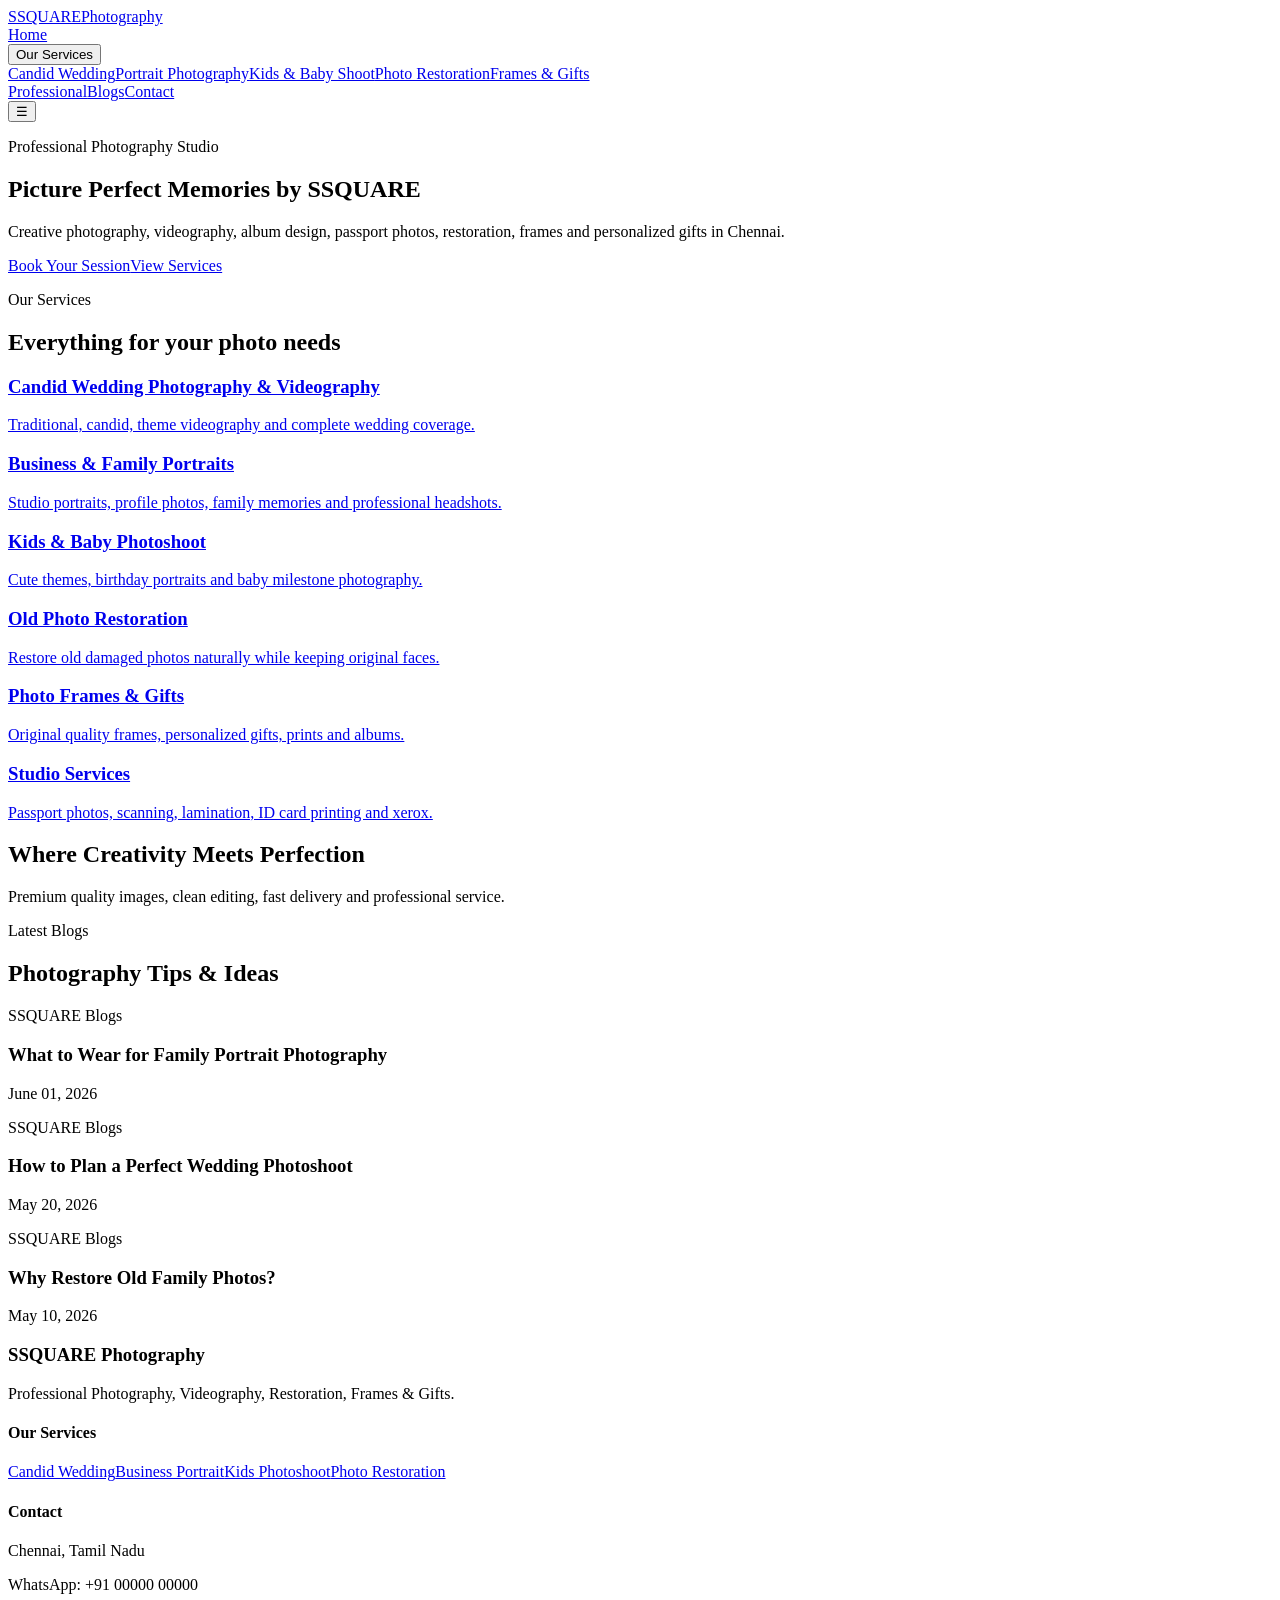
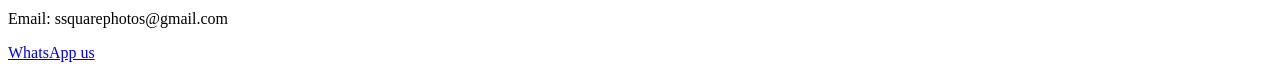
==== index.html @ fddf0af1 "Add files via upload" ====
<!DOCTYPE html><html lang="en"><head><meta charset="UTF-8"><meta name="viewport" content="width=device-width, initial-scale=1.0"><title>SSQUARE Photography | Chennai Photo Studio</title><meta name="description" content="SSQUARE Photography Chennai - weddings, portraits, events, baby shoots, restoration, frames and gifts."><link rel="stylesheet" href="assets/style.css"><script src="assets/main.js" defer></script></head><body><header class="top"><a class="logo" href="index.html">SSQUARE<span>Photography</span></a><nav><a href="index.html">Home</a><div class="drop"><button>Our Services</button><div class="drop-menu"><a href="services/wedding.html">Candid Wedding</a><a href="services/portraits.html">Portrait Photography</a><a href="services/baby.html">Kids & Baby Shoot</a><a href="services/restoration.html">Photo Restoration</a><a href="services/frames.html">Frames & Gifts</a></div></div><a href="professional.html">Professional</a><a href="blog.html">Blogs</a><a href="contact.html" class="btn small">Contact</a></nav><button class="menu">☰</button></header><section class="hero"><div><p class="eyebrow">Professional Photography Studio</p><h1>Picture Perfect Memories by SSQUARE</h1><p>Creative photography, videography, album design, passport photos, restoration, frames and personalized gifts in Chennai.</p><a class="btn" href="contact.html">Book Your Session</a><a class="btn ghost" href="services.html">View Services</a></div></section><section class="section"><p class="eyebrow">Our Services</p><h2>Everything for your photo needs</h2><div class="cards"><a class="card" href="services/wedding.html"><div class="thumb t1"></div><h3>Candid Wedding Photography & Videography</h3><p>Traditional, candid, theme videography and complete wedding coverage.</p></a><a class="card" href="services/portraits.html"><div class="thumb t2"></div><h3>Business & Family Portraits</h3><p>Studio portraits, profile photos, family memories and professional headshots.</p></a><a class="card" href="services/baby.html"><div class="thumb t3"></div><h3>Kids & Baby Photoshoot</h3><p>Cute themes, birthday portraits and baby milestone photography.</p></a><a class="card" href="services/restoration.html"><div class="thumb t4"></div><h3>Old Photo Restoration</h3><p>Restore old damaged photos naturally while keeping original faces.</p></a><a class="card" href="services/frames.html"><div class="thumb t5"></div><h3>Photo Frames & Gifts</h3><p>Original quality frames, personalized gifts, prints and albums.</p></a><a class="card" href="services.html"><div class="thumb t6"></div><h3>Studio Services</h3><p>Passport photos, scanning, lamination, ID card printing and xerox.</p></a></div></section><section class="banner"><h2>Where Creativity Meets Perfection</h2><p>Premium quality images, clean editing, fast delivery and professional service.</p></section><section class="section"><p class="eyebrow">Latest Blogs</p><h2>Photography Tips & Ideas</h2><div class="blog-grid"><article><div class="thumb t2"></div><p>SSQUARE Blogs</p><h3>What to Wear for Family Portrait Photography</h3><span>June 01, 2026</span></article><article><div class="thumb t1"></div><p>SSQUARE Blogs</p><h3>How to Plan a Perfect Wedding Photoshoot</h3><span>May 20, 2026</span></article><article><div class="thumb t4"></div><p>SSQUARE Blogs</p><h3>Why Restore Old Family Photos?</h3><span>May 10, 2026</span></article></div></section><footer><div><h3>SSQUARE Photography</h3><p>Professional Photography, Videography, Restoration, Frames & Gifts.</p></div><div><h4>Our Services</h4><a href="services/wedding.html">Candid Wedding</a><a href="services/portraits.html">Business Portrait</a><a href="services/baby.html">Kids Photoshoot</a><a href="services/restoration.html">Photo Restoration</a></div><div><h4>Contact</h4><p>Chennai, Tamil Nadu</p><p>WhatsApp: +91 00000 00000</p><p>Email: ssquarephotos@gmail.com</p></div></footer><a class="wa" href="https://wa.me/910000000000">WhatsApp us</a></body></html>
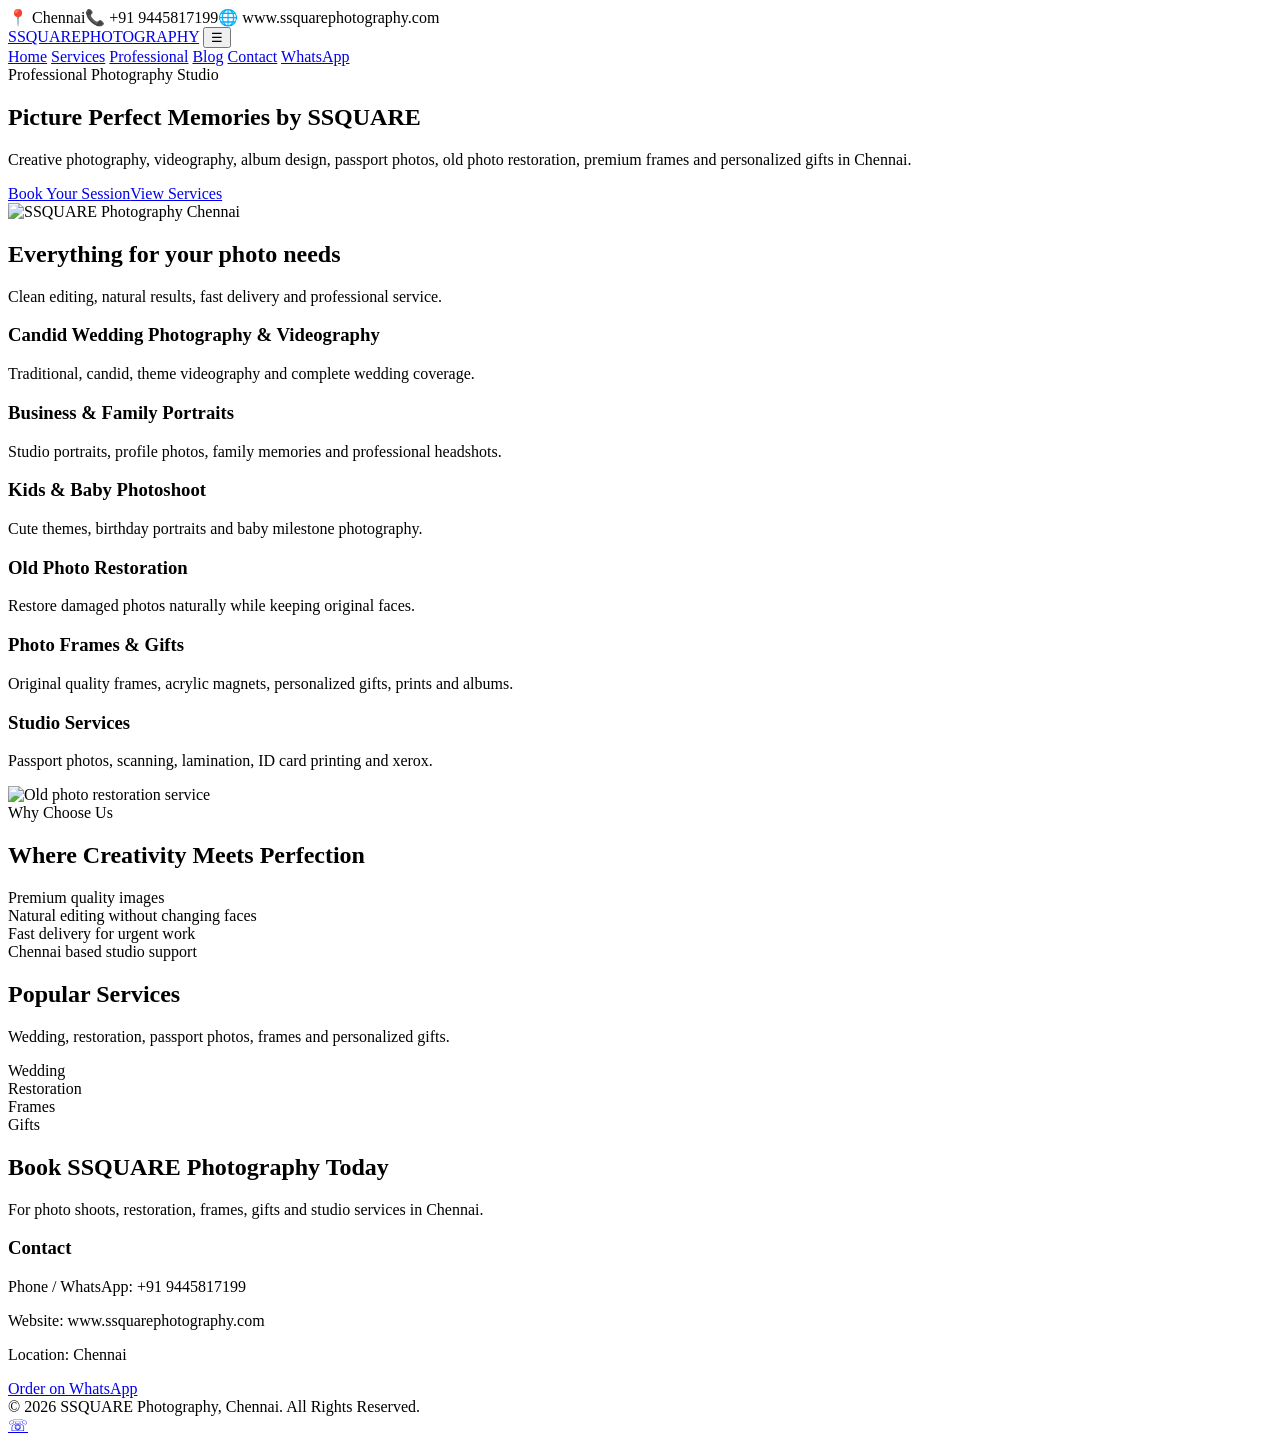
==== commit eba46aa5: "Add files via upload" ====
--- a/index.html
+++ b/index.html
@@ -1 +1,63 @@
-<!DOCTYPE html><html lang="en"><head><meta charset="UTF-8"><meta name="viewport" content="width=device-width, initial-scale=1.0"><title>SSQUARE Photography | Chennai Photo Studio</title><meta name="description" content="SSQUARE Photography Chennai - weddings, portraits, events, baby shoots, restoration, frames and gifts."><link rel="stylesheet" href="assets/style.css"><script src="assets/main.js" defer></script></head><body><header class="top"><a class="logo" href="index.html">SSQUARE<span>Photography</span></a><nav><a href="index.html">Home</a><div class="drop"><button>Our Services</button><div class="drop-menu"><a href="services/wedding.html">Candid Wedding</a><a href="services/portraits.html">Portrait Photography</a><a href="services/baby.html">Kids & Baby Shoot</a><a href="services/restoration.html">Photo Restoration</a><a href="services/frames.html">Frames & Gifts</a></div></div><a href="professional.html">Professional</a><a href="blog.html">Blogs</a><a href="contact.html" class="btn small">Contact</a></nav><button class="menu">☰</button></header><section class="hero"><div><p class="eyebrow">Professional Photography Studio</p><h1>Picture Perfect Memories by SSQUARE</h1><p>Creative photography, videography, album design, passport photos, restoration, frames and personalized gifts in Chennai.</p><a class="btn" href="contact.html">Book Your Session</a><a class="btn ghost" href="services.html">View Services</a></div></section><section class="section"><p class="eyebrow">Our Services</p><h2>Everything for your photo needs</h2><div class="cards"><a class="card" href="services/wedding.html"><div class="thumb t1"></div><h3>Candid Wedding Photography & Videography</h3><p>Traditional, candid, theme videography and complete wedding coverage.</p></a><a class="card" href="services/portraits.html"><div class="thumb t2"></div><h3>Business & Family Portraits</h3><p>Studio portraits, profile photos, family memories and professional headshots.</p></a><a class="card" href="services/baby.html"><div class="thumb t3"></div><h3>Kids & Baby Photoshoot</h3><p>Cute themes, birthday portraits and baby milestone photography.</p></a><a class="card" href="services/restoration.html"><div class="thumb t4"></div><h3>Old Photo Restoration</h3><p>Restore old damaged photos naturally while keeping original faces.</p></a><a class="card" href="services/frames.html"><div class="thumb t5"></div><h3>Photo Frames & Gifts</h3><p>Original quality frames, personalized gifts, prints and albums.</p></a><a class="card" href="services.html"><div class="thumb t6"></div><h3>Studio Services</h3><p>Passport photos, scanning, lamination, ID card printing and xerox.</p></a></div></section><section class="banner"><h2>Where Creativity Meets Perfection</h2><p>Premium quality images, clean editing, fast delivery and professional service.</p></section><section class="section"><p class="eyebrow">Latest Blogs</p><h2>Photography Tips & Ideas</h2><div class="blog-grid"><article><div class="thumb t2"></div><p>SSQUARE Blogs</p><h3>What to Wear for Family Portrait Photography</h3><span>June 01, 2026</span></article><article><div class="thumb t1"></div><p>SSQUARE Blogs</p><h3>How to Plan a Perfect Wedding Photoshoot</h3><span>May 20, 2026</span></article><article><div class="thumb t4"></div><p>SSQUARE Blogs</p><h3>Why Restore Old Family Photos?</h3><span>May 10, 2026</span></article></div></section><footer><div><h3>SSQUARE Photography</h3><p>Professional Photography, Videography, Restoration, Frames & Gifts.</p></div><div><h4>Our Services</h4><a href="services/wedding.html">Candid Wedding</a><a href="services/portraits.html">Business Portrait</a><a href="services/baby.html">Kids Photoshoot</a><a href="services/restoration.html">Photo Restoration</a></div><div><h4>Contact</h4><p>Chennai, Tamil Nadu</p><p>WhatsApp: +91 00000 00000</p><p>Email: ssquarephotos@gmail.com</p></div></footer><a class="wa" href="https://wa.me/910000000000">WhatsApp us</a></body></html>
+<!doctype html>
+<html lang="en">
+<head>
+<meta charset="utf-8">
+<meta name="viewport" content="width=device-width, initial-scale=1">
+<title>SSQUARE Photography Chennai | Wedding, Restoration, Frames & Gifts</title>
+<meta name="description" content="Creative photography, videography, album design, passport photos, old photo restoration, frames and personalized gifts in Chennai.">
+<link rel="canonical" href="https://www.ssquarephotography.com/">
+<link rel="stylesheet" href="assets/style.css">
+<script src="assets/main.js" defer></script>
+</head>
+<body>
+<div class="topbar"><div class="container"><span>📍 Chennai</span><span>📞 +91 9445817199</span><span>🌐 www.ssquarephotography.com</span></div></div>
+<header class="header"><div class="container nav">
+<a class="logo" href="index.html">SSQUARE<span>PHOTOGRAPHY</span></a>
+<button class="mobile">☰</button>
+<nav class="menu">
+<a href="index.html">Home</a>
+<a href="services.html">Services</a>
+<a href="professional.html">Professional</a>
+<a href="blog.html">Blog</a>
+<a href="contact.html">Contact</a>
+<a class="btn dark" href="https://wa.me/919445817199">WhatsApp</a>
+</nav>
+</div></header>
+
+<main>
+<section class="hero"><div class="container hero-grid">
+<div><div class="eyebrow">Professional Photography Studio</div>
+<h1>Picture Perfect Memories by SSQUARE</h1>
+<p>Creative photography, videography, album design, passport photos, old photo restoration, premium frames and personalized gifts in Chennai.</p>
+<div class="actions"><a class="btn" href="contact.html">Book Your Session</a><a class="btn dark" href="services.html">View Services</a></div>
+</div>
+<div class="hero-card"><img src="images/hero.svg" alt="SSQUARE Photography Chennai"></div>
+</div></section>
+<section id="services"><div class="container">
+<div class="section-title"><h2>Everything for your photo needs</h2><p>Clean editing, natural results, fast delivery and professional service.</p></div>
+<div class="cards">
+<div class="card"><h3>Candid Wedding Photography & Videography</h3><p>Traditional, candid, theme videography and complete wedding coverage.</p></div>
+<div class="card"><h3>Business & Family Portraits</h3><p>Studio portraits, profile photos, family memories and professional headshots.</p></div>
+<div class="card"><h3>Kids & Baby Photoshoot</h3><p>Cute themes, birthday portraits and baby milestone photography.</p></div>
+<div class="card"><h3>Old Photo Restoration</h3><p>Restore damaged photos naturally while keeping original faces.</p></div>
+<div class="card"><h3>Photo Frames & Gifts</h3><p>Original quality frames, acrylic magnets, personalized gifts, prints and albums.</p></div>
+<div class="card"><h3>Studio Services</h3><p>Passport photos, scanning, lamination, ID card printing and xerox.</p></div>
+</div></div></section>
+<section class="feature"><div class="container feature-grid">
+<img src="images/restoration.svg" alt="Old photo restoration service">
+<div><div class="eyebrow">Why Choose Us</div><h2>Where Creativity Meets Perfection</h2>
+<div class="list"><div>Premium quality images</div><div>Natural editing without changing faces</div><div>Fast delivery for urgent work</div><div>Chennai based studio support</div></div>
+</div></div></section>
+<section><div class="container">
+<div class="section-title"><h2>Popular Services</h2><p>Wedding, restoration, passport photos, frames and personalized gifts.</p></div>
+<div class="gallery"><div class="shot">Wedding</div><div class="shot">Restoration</div><div class="shot">Frames</div><div class="shot">Gifts</div></div>
+</div></section>
+<section class="contact"><div class="container contact-grid">
+<div><h2>Book SSQUARE Photography Today</h2><p>For photo shoots, restoration, frames, gifts and studio services in Chennai.</p></div>
+<div class="card"><h3>Contact</h3><p>Phone / WhatsApp: +91 9445817199</p><p>Website: www.ssquarephotography.com</p><p>Location: Chennai</p><a class="btn" href="https://wa.me/919445817199">Order on WhatsApp</a></div>
+</div></section>
+</main>
+
+<footer class="footer">© 2026 SSQUARE Photography, Chennai. All Rights Reserved.</footer>
+<a class="whatsapp" href="https://wa.me/919445817199" aria-label="WhatsApp">☏</a>
+</body></html>
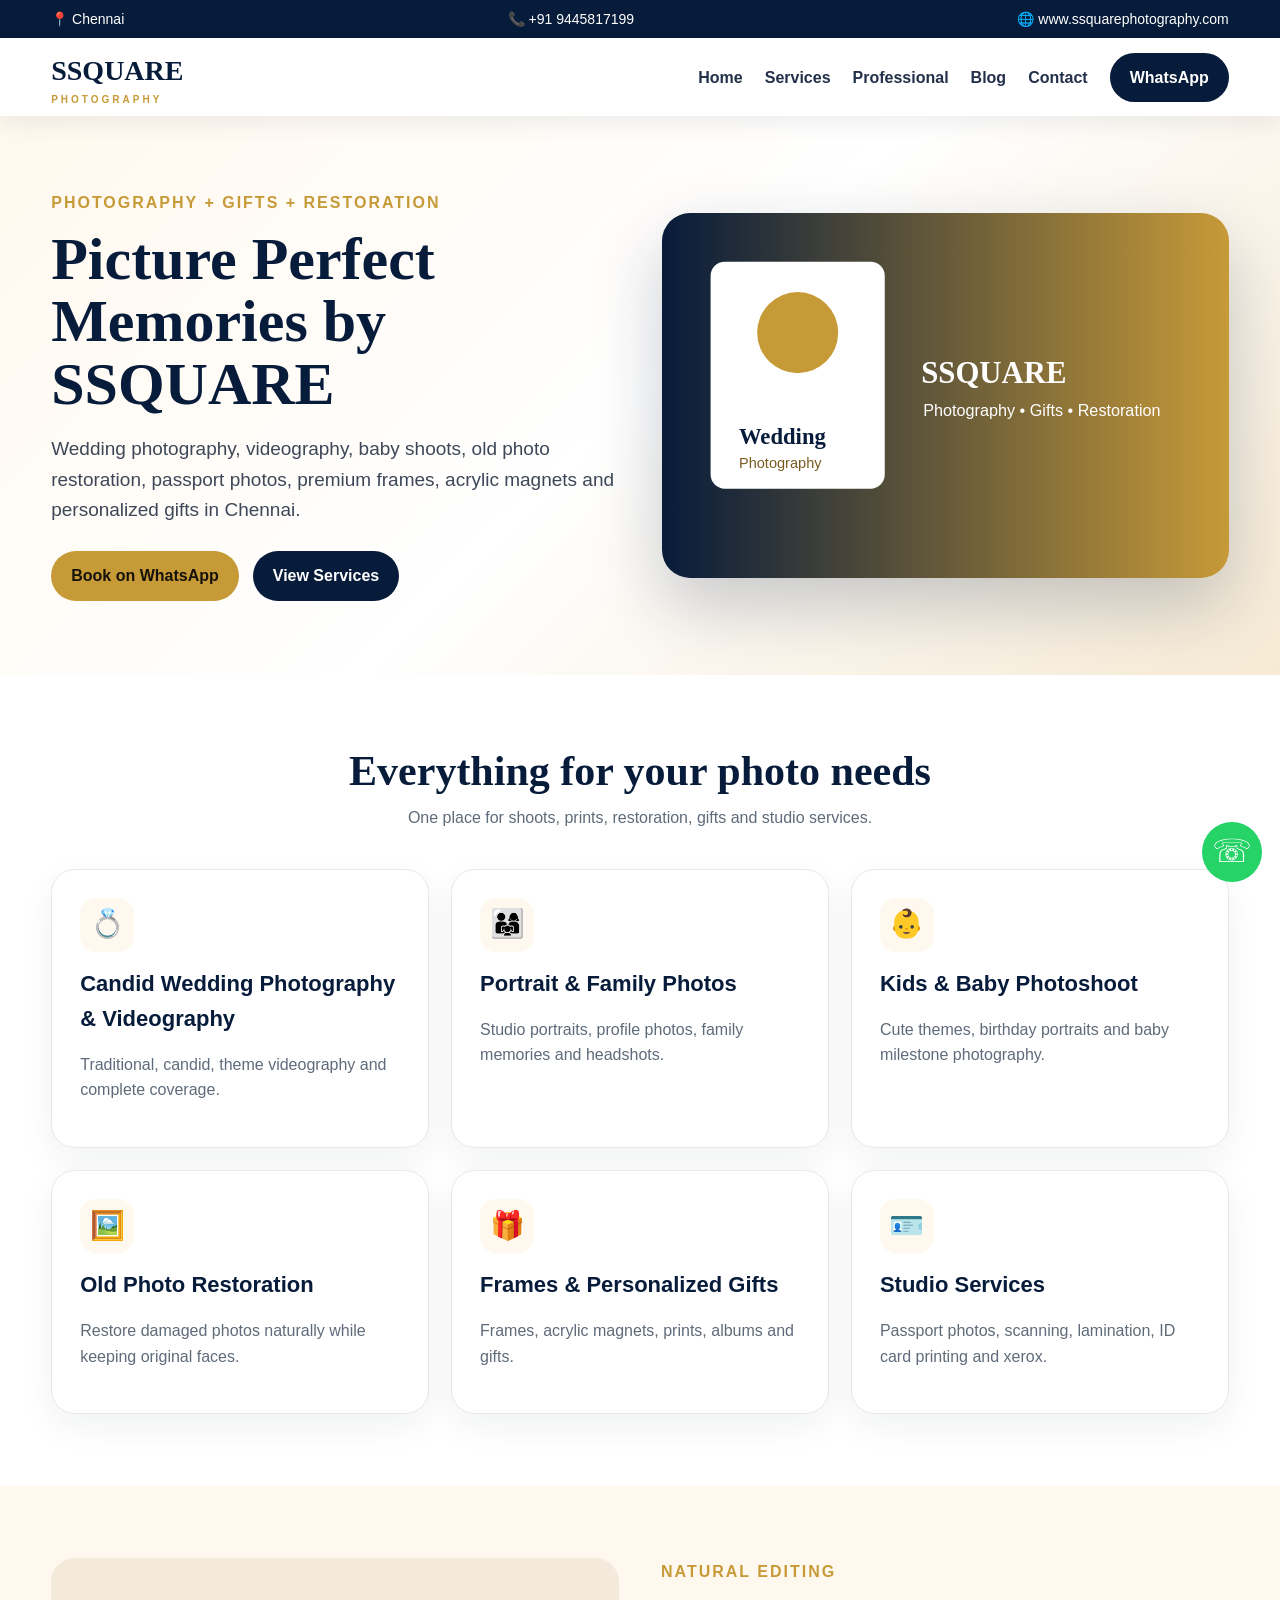
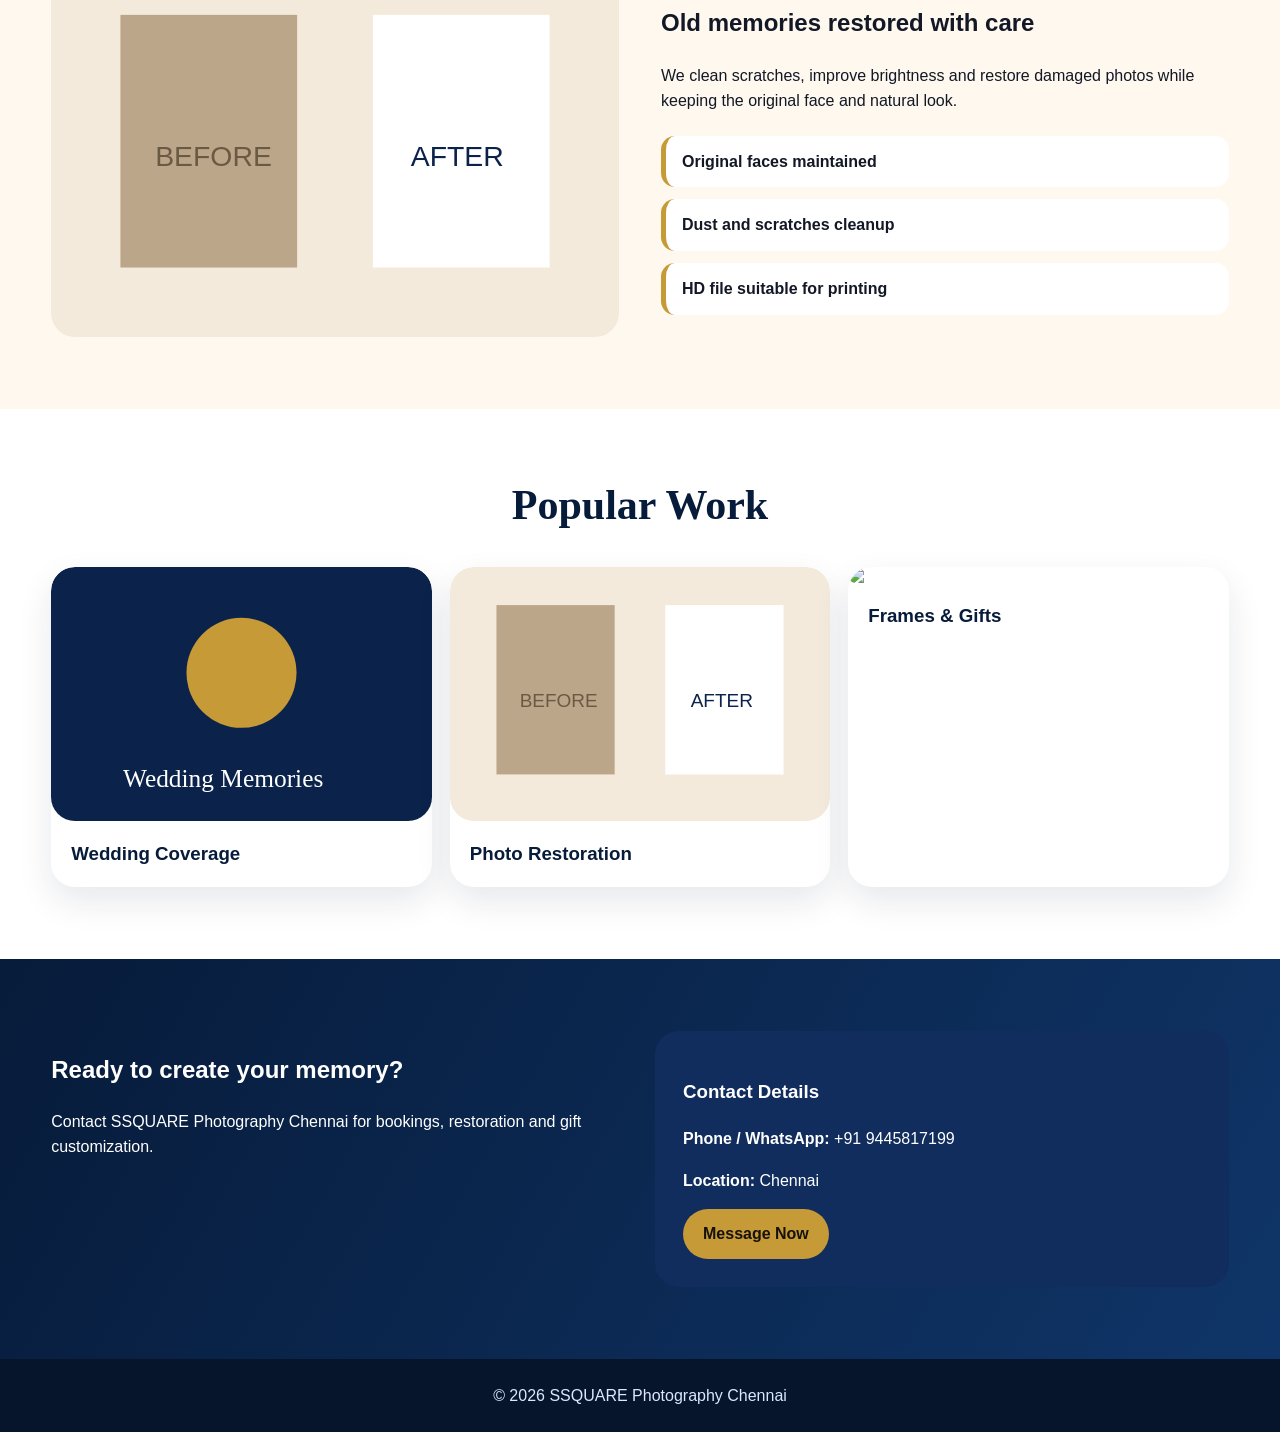
==== commit 8a258880: "Upload Option B Professional Website" ====
--- a/index.html
+++ b/index.html
@@ -1,63 +1,6 @@
-<!doctype html>
-<html lang="en">
-<head>
-<meta charset="utf-8">
-<meta name="viewport" content="width=device-width, initial-scale=1">
-<title>SSQUARE Photography Chennai | Wedding, Restoration, Frames & Gifts</title>
-<meta name="description" content="Creative photography, videography, album design, passport photos, old photo restoration, frames and personalized gifts in Chennai.">
-<link rel="canonical" href="https://www.ssquarephotography.com/">
-<link rel="stylesheet" href="assets/style.css">
-<script src="assets/main.js" defer></script>
-</head>
-<body>
-<div class="topbar"><div class="container"><span>📍 Chennai</span><span>📞 +91 9445817199</span><span>🌐 www.ssquarephotography.com</span></div></div>
-<header class="header"><div class="container nav">
-<a class="logo" href="index.html">SSQUARE<span>PHOTOGRAPHY</span></a>
-<button class="mobile">☰</button>
-<nav class="menu">
-<a href="index.html">Home</a>
-<a href="services.html">Services</a>
-<a href="professional.html">Professional</a>
-<a href="blog.html">Blog</a>
-<a href="contact.html">Contact</a>
-<a class="btn dark" href="https://wa.me/919445817199">WhatsApp</a>
-</nav>
-</div></header>
-
-<main>
-<section class="hero"><div class="container hero-grid">
-<div><div class="eyebrow">Professional Photography Studio</div>
-<h1>Picture Perfect Memories by SSQUARE</h1>
-<p>Creative photography, videography, album design, passport photos, old photo restoration, premium frames and personalized gifts in Chennai.</p>
-<div class="actions"><a class="btn" href="contact.html">Book Your Session</a><a class="btn dark" href="services.html">View Services</a></div>
-</div>
-<div class="hero-card"><img src="images/hero.svg" alt="SSQUARE Photography Chennai"></div>
-</div></section>
-<section id="services"><div class="container">
-<div class="section-title"><h2>Everything for your photo needs</h2><p>Clean editing, natural results, fast delivery and professional service.</p></div>
-<div class="cards">
-<div class="card"><h3>Candid Wedding Photography & Videography</h3><p>Traditional, candid, theme videography and complete wedding coverage.</p></div>
-<div class="card"><h3>Business & Family Portraits</h3><p>Studio portraits, profile photos, family memories and professional headshots.</p></div>
-<div class="card"><h3>Kids & Baby Photoshoot</h3><p>Cute themes, birthday portraits and baby milestone photography.</p></div>
-<div class="card"><h3>Old Photo Restoration</h3><p>Restore damaged photos naturally while keeping original faces.</p></div>
-<div class="card"><h3>Photo Frames & Gifts</h3><p>Original quality frames, acrylic magnets, personalized gifts, prints and albums.</p></div>
-<div class="card"><h3>Studio Services</h3><p>Passport photos, scanning, lamination, ID card printing and xerox.</p></div>
-</div></div></section>
-<section class="feature"><div class="container feature-grid">
-<img src="images/restoration.svg" alt="Old photo restoration service">
-<div><div class="eyebrow">Why Choose Us</div><h2>Where Creativity Meets Perfection</h2>
-<div class="list"><div>Premium quality images</div><div>Natural editing without changing faces</div><div>Fast delivery for urgent work</div><div>Chennai based studio support</div></div>
-</div></div></section>
-<section><div class="container">
-<div class="section-title"><h2>Popular Services</h2><p>Wedding, restoration, passport photos, frames and personalized gifts.</p></div>
-<div class="gallery"><div class="shot">Wedding</div><div class="shot">Restoration</div><div class="shot">Frames</div><div class="shot">Gifts</div></div>
-</div></section>
-<section class="contact"><div class="container contact-grid">
-<div><h2>Book SSQUARE Photography Today</h2><p>For photo shoots, restoration, frames, gifts and studio services in Chennai.</p></div>
-<div class="card"><h3>Contact</h3><p>Phone / WhatsApp: +91 9445817199</p><p>Website: www.ssquarephotography.com</p><p>Location: Chennai</p><a class="btn" href="https://wa.me/919445817199">Order on WhatsApp</a></div>
-</div></section>
-</main>
-
-<footer class="footer">© 2026 SSQUARE Photography, Chennai. All Rights Reserved.</footer>
-<a class="whatsapp" href="https://wa.me/919445817199" aria-label="WhatsApp">☏</a>
-</body></html>
+<!doctype html><html lang="en"><head><meta charset="utf-8"><meta name="viewport" content="width=device-width,initial-scale=1"><title>SSQUARE Photography Chennai | Wedding, Restoration, Frames & Gifts</title><meta name="description" content="Photography, restoration, frames, gifts and studio services in Chennai."><link rel="stylesheet" href="assets/style.css"><script src="assets/main.js" defer></script></head><body><div class="topbar"><div class="container"><span>📍 Chennai</span><span>📞 +91 9445817199</span><span>🌐 www.ssquarephotography.com</span></div></div><header class="header"><div class="container nav"><a class="logo" href="index.html">SSQUARE<small>PHOTOGRAPHY</small></a><button class="hamb">☰</button><nav class="menu"><a href="index.html">Home</a><a href="services.html">Services</a><a href="professional.html">Professional</a><a href="blog.html">Blog</a><a href="contact.html">Contact</a><a class="btn dark" href="https://wa.me/919445817199">WhatsApp</a></nav></div></header>
+<main><section class="hero"><div class="container hero-grid"><div><div class="eyebrow">Photography + Gifts + Restoration</div><h1>Picture Perfect Memories by SSQUARE</h1><p>Wedding photography, videography, baby shoots, old photo restoration, passport photos, premium frames, acrylic magnets and personalized gifts in Chennai.</p><div class="actions"><a class="btn" href="https://wa.me/919445817199">Book on WhatsApp</a><a class="btn dark" href="services.html">View Services</a></div></div><div class="hero-img"><img src="images/hero.svg" alt="SSQUARE Photography Chennai"></div></div></section>
+<section><div class="container"><div class="section-title"><h2>Everything for your photo needs</h2><p>One place for shoots, prints, restoration, gifts and studio services.</p></div><div class="cards"><div class="card"><div class="icon">💍</div><h3>Candid Wedding Photography & Videography</h3><p>Traditional, candid, theme videography and complete coverage.</p></div><div class="card"><div class="icon">👨‍👩‍👧</div><h3>Portrait & Family Photos</h3><p>Studio portraits, profile photos, family memories and headshots.</p></div><div class="card"><div class="icon">👶</div><h3>Kids & Baby Photoshoot</h3><p>Cute themes, birthday portraits and baby milestone photography.</p></div><div class="card"><div class="icon">🖼️</div><h3>Old Photo Restoration</h3><p>Restore damaged photos naturally while keeping original faces.</p></div><div class="card"><div class="icon">🎁</div><h3>Frames & Personalized Gifts</h3><p>Frames, acrylic magnets, prints, albums and gifts.</p></div><div class="card"><div class="icon">🪪</div><h3>Studio Services</h3><p>Passport photos, scanning, lamination, ID card printing and xerox.</p></div></div></div></section>
+<section class="feature"><div class="container feature-grid"><img src="images/restoration.svg"><div><div class="eyebrow">Natural Editing</div><h2>Old memories restored with care</h2><p>We clean scratches, improve brightness and restore damaged photos while keeping the original face and natural look.</p><div class="ticks"><div>Original faces maintained</div><div>Dust and scratches cleanup</div><div>HD file suitable for printing</div></div></div></div></section>
+<section><div class="container"><div class="section-title"><h2>Popular Work</h2></div><div class="gallery"><div class="gallery-card"><img src="images/wedding.svg"><h3>Wedding Coverage</h3></div><div class="gallery-card"><img src="images/restoration.svg"><h3>Photo Restoration</h3></div><div class="gallery-card"><img src="images/gifts.svg"><h3>Frames & Gifts</h3></div></div></div></section>
+<section class="cta"><div class="container contact-grid"><div><h2>Ready to create your memory?</h2><p>Contact SSQUARE Photography Chennai for bookings, restoration and gift customization.</p></div><div class="contact-box"><h3>Contact Details</h3><p><b>Phone / WhatsApp:</b> +91 9445817199</p><p><b>Location:</b> Chennai</p><a class="btn" href="https://wa.me/919445817199">Message Now</a></div></div></section></main><footer class="footer">© 2026 SSQUARE Photography Chennai</footer><a class="whatsapp" href="https://wa.me/919445817199">☏</a></body></html>
--- a/assets/style.css
+++ b/assets/style.css
@@ -0,0 +1,3 @@
+:root{--navy:#071b3a;--gold:#c79a38;--cream:#fff8ee;--ink:#121826;--muted:#5f6b7a;--line:#e8e8e8}
+*{box-sizing:border-box}body{margin:0;font-family:Arial,sans-serif;color:var(--ink);line-height:1.6}a{text-decoration:none;color:inherit}img{max-width:100%;display:block}.container{width:min(1180px,92%);margin:auto}.topbar{background:var(--navy);color:#fff;padding:8px 0;font-size:14px}.topbar .container{display:flex;justify-content:space-between;gap:16px;flex-wrap:wrap}.header{background:#fff;position:sticky;top:0;z-index:20;box-shadow:0 6px 22px rgba(7,27,58,.08)}.nav{height:78px;display:flex;align-items:center;justify-content:space-between}.logo{font-family:Georgia,serif;color:var(--navy);font-size:28px;font-weight:800}.logo small{display:block;font:700 10px Arial;letter-spacing:3px;color:var(--gold)}.menu{display:flex;gap:22px;align-items:center}.menu a{font-weight:800;color:#23304a}.btn{display:inline-flex;border-radius:999px;padding:12px 20px;background:var(--gold);color:#16120a;font-weight:900}.btn.dark{background:var(--navy);color:#fff}.hamb{display:none;border:0;background:var(--navy);color:#fff;border-radius:8px;padding:9px 12px}.hero{background:linear-gradient(135deg,#fff8ee,#fff,#f6ead4);padding:74px 0}.hero-grid{display:grid;grid-template-columns:1fr 1fr;gap:44px;align-items:center}.eyebrow{text-transform:uppercase;letter-spacing:2px;color:var(--gold);font-weight:900}.hero h1{font:800 60px/1.04 Georgia,serif;color:var(--navy);margin:12px 0}.hero p{font-size:19px;color:#3d4758}.hero-img{border-radius:28px;overflow:hidden;box-shadow:0 28px 70px rgba(7,27,58,.22)}.actions{display:flex;gap:14px;flex-wrap:wrap;margin-top:26px}section{padding:72px 0}.section-title{text-align:center;margin-bottom:38px}.section-title h2{font:800 42px Georgia,serif;color:var(--navy);margin:0 0 10px}.section-title p{color:var(--muted);margin:0}.cards{display:grid;grid-template-columns:repeat(3,1fr);gap:22px}.card{background:#fff;border:1px solid var(--line);border-radius:24px;padding:28px;box-shadow:0 12px 35px rgba(7,27,58,.06)}.icon{width:54px;height:54px;border-radius:16px;background:var(--cream);display:grid;place-items:center;font-size:28px;margin-bottom:14px}.card h3{margin:0 0 10px;color:var(--navy);font-size:22px}.card p{color:var(--muted)}.feature{background:var(--cream)}.feature-grid{display:grid;grid-template-columns:1fr 1fr;gap:42px;align-items:center}.feature img,.gallery-card img{border-radius:24px}.ticks{display:grid;gap:12px;margin:22px 0}.ticks div{background:#fff;border-left:5px solid var(--gold);border-radius:14px;padding:13px 16px;font-weight:800}.gallery{display:grid;grid-template-columns:repeat(3,1fr);gap:18px}.gallery-card{border-radius:24px;overflow:hidden;background:#fff;box-shadow:0 14px 34px rgba(7,27,58,.10)}.gallery-card h3{padding:18px 20px;margin:0;color:var(--navy)}.cta{background:linear-gradient(120deg,var(--navy),#0f3568);color:#fff}.contact-grid{display:grid;grid-template-columns:1fr 1fr;gap:30px}.contact-box{background:#102d5e;border-radius:24px;padding:28px}.footer{background:#06142c;color:#dce6ff;text-align:center;padding:24px}.whatsapp{position:fixed;right:18px;bottom:18px;width:60px;height:60px;border-radius:50%;background:#25D366;color:#fff;display:grid;place-items:center;font-size:32px;z-index:30}.page-hero{background:var(--cream);padding:58px 0}.page-hero h1{font:800 48px Georgia,serif;color:var(--navy);margin:0}.content{max-width:940px;margin:auto}.content h2{color:var(--navy);font:800 32px Georgia,serif}
+@media(max-width:900px){.hamb{display:block}.menu{display:none;position:absolute;left:0;right:0;top:78px;background:#fff;padding:18px 4%;box-shadow:0 14px 30px rgba(0,0,0,.12);flex-direction:column;align-items:flex-start}.menu.open{display:flex}.hero-grid,.feature-grid,.contact-grid{grid-template-columns:1fr}.hero h1{font-size:42px}.cards,.gallery{grid-template-columns:1fr}section,.hero{padding:48px 0}}
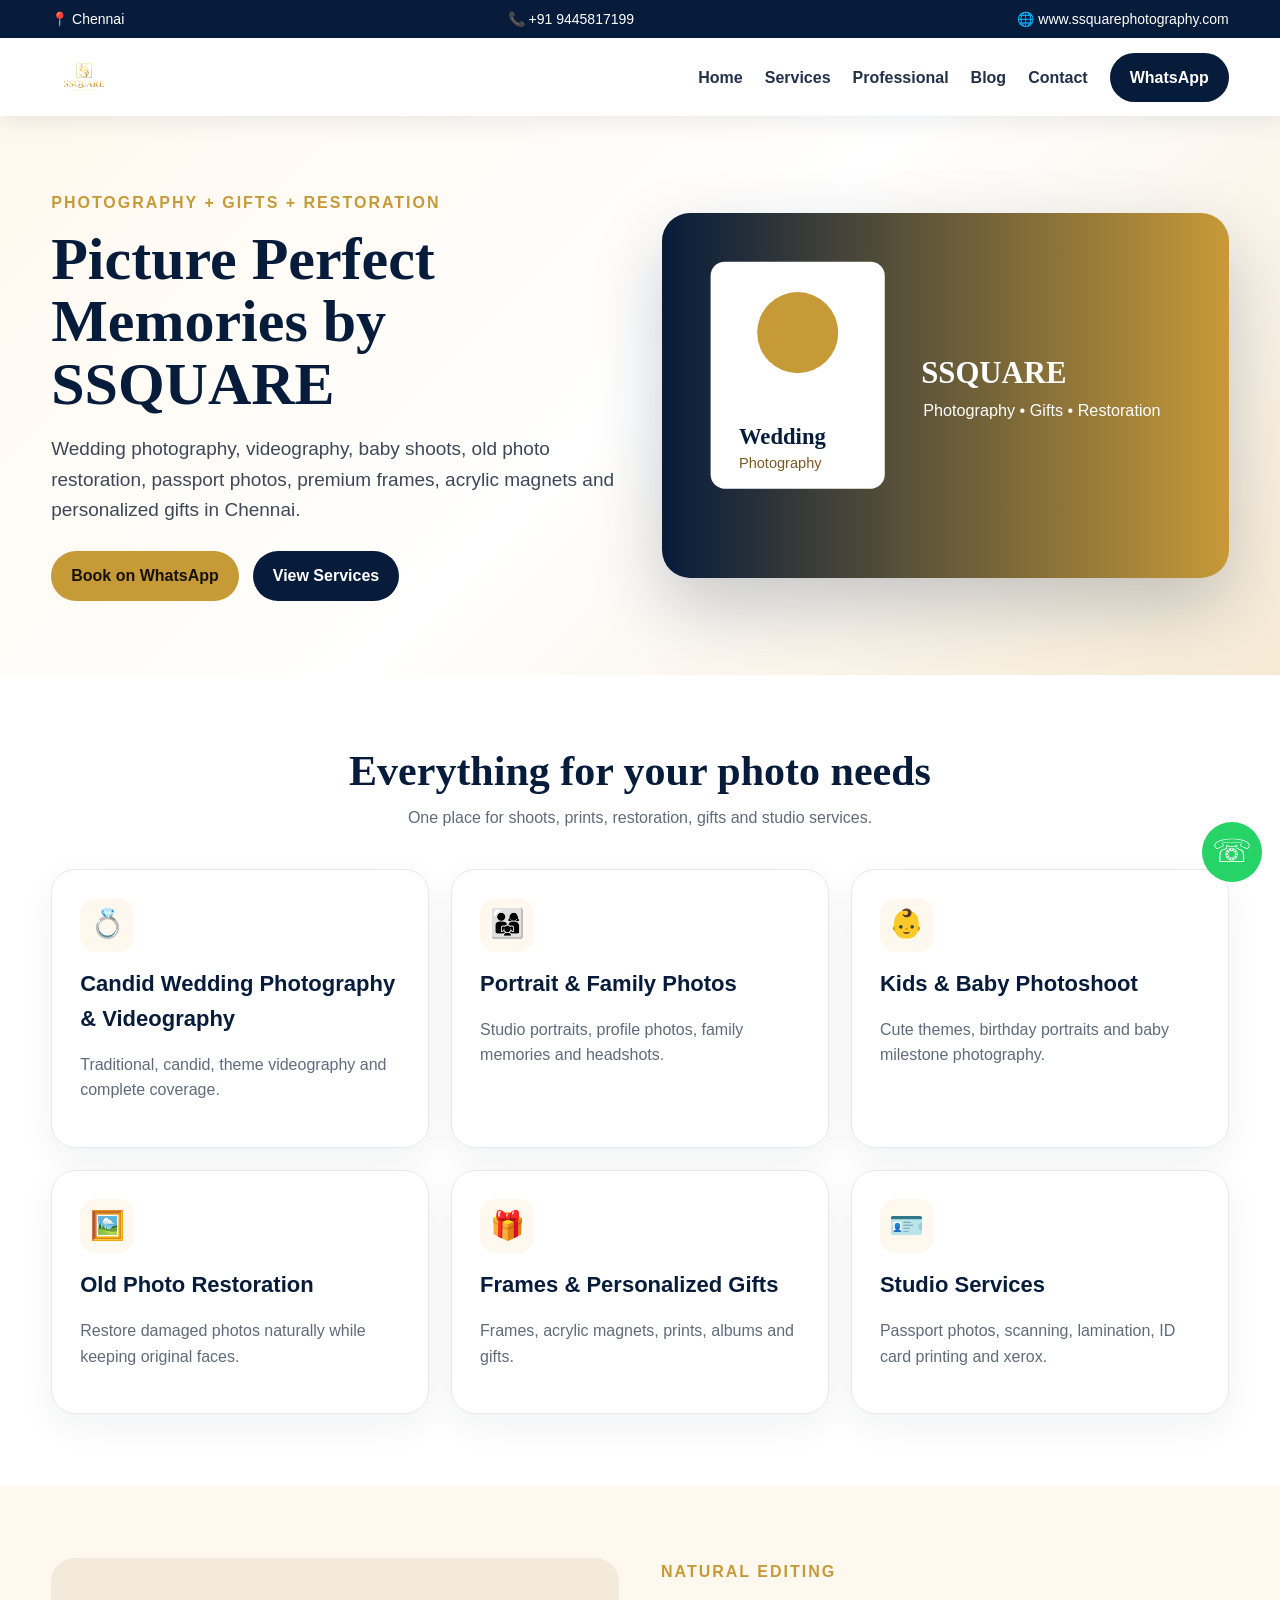
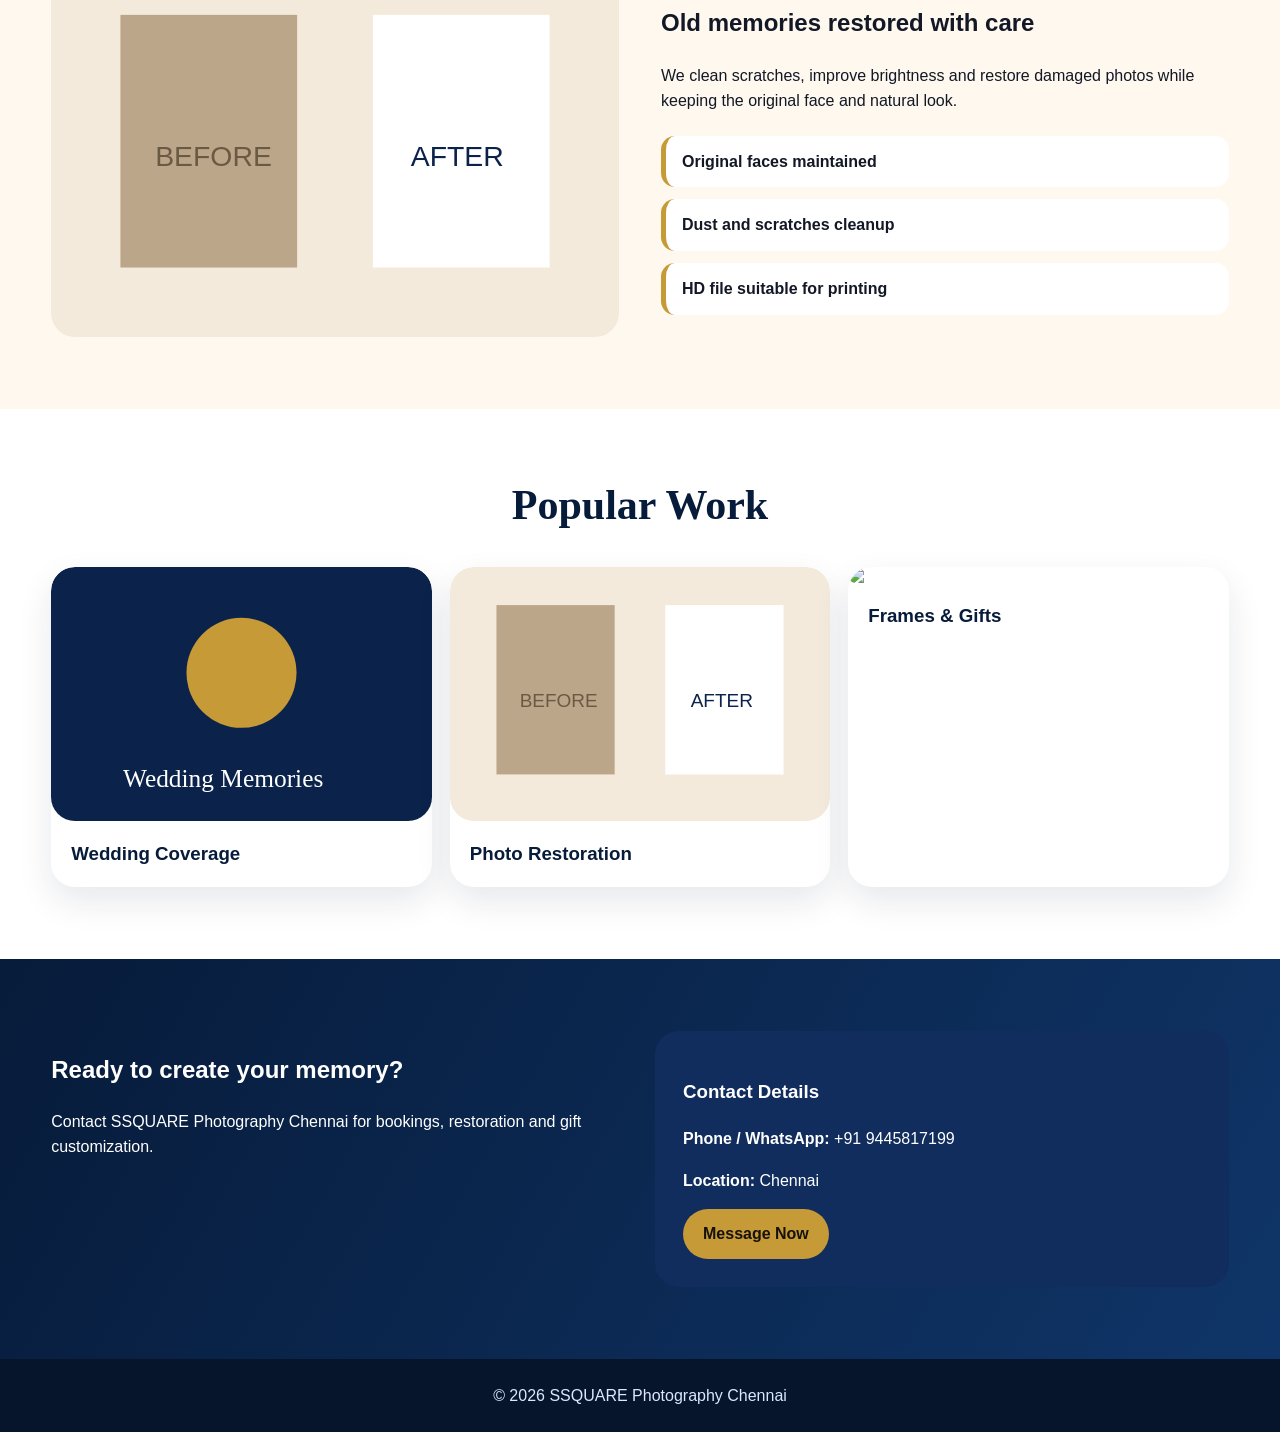
==== commit 981e028e: "Update index.html" ====
--- a/index.html
+++ b/index.html
@@ -1,4 +1,6 @@
-<!doctype html><html lang="en"><head><meta charset="utf-8"><meta name="viewport" content="width=device-width,initial-scale=1"><title>SSQUARE Photography Chennai | Wedding, Restoration, Frames & Gifts</title><meta name="description" content="Photography, restoration, frames, gifts and studio services in Chennai."><link rel="stylesheet" href="assets/style.css"><script src="assets/main.js" defer></script></head><body><div class="topbar"><div class="container"><span>📍 Chennai</span><span>📞 +91 9445817199</span><span>🌐 www.ssquarephotography.com</span></div></div><header class="header"><div class="container nav"><a class="logo" href="index.html">SSQUARE<small>PHOTOGRAPHY</small></a><button class="hamb">☰</button><nav class="menu"><a href="index.html">Home</a><a href="services.html">Services</a><a href="professional.html">Professional</a><a href="blog.html">Blog</a><a href="contact.html">Contact</a><a class="btn dark" href="https://wa.me/919445817199">WhatsApp</a></nav></div></header>
+<!doctype html><html lang="en"><head><meta charset="utf-8"><meta name="viewport" content="width=device-width,initial-scale=1"><title>SSQUARE Photography Chennai | Wedding, Restoration, Frames & Gifts</title><meta name="description" content="Photography, restoration, frames, gifts and studio services in Chennai."><link rel="stylesheet" href="assets/style.css"><script src="assets/main.js" defer></script></head><body><div class="topbar"><div class="container"><span>📍 Chennai</span><span>📞 +91 9445817199</span><span>🌐 www.ssquarephotography.com</span></div></div><header class="header"><div class="container nav"><a href="index.html">
+  <img src="images/logo.png" alt="SSQUARE Photography" style="height:65px;width:auto;">
+</a><button class="hamb">☰</button><nav class="menu"><a href="index.html">Home</a><a href="services.html">Services</a><a href="professional.html">Professional</a><a href="blog.html">Blog</a><a href="contact.html">Contact</a><a class="btn dark" href="https://wa.me/919445817199">WhatsApp</a></nav></div></header>
 <main><section class="hero"><div class="container hero-grid"><div><div class="eyebrow">Photography + Gifts + Restoration</div><h1>Picture Perfect Memories by SSQUARE</h1><p>Wedding photography, videography, baby shoots, old photo restoration, passport photos, premium frames, acrylic magnets and personalized gifts in Chennai.</p><div class="actions"><a class="btn" href="https://wa.me/919445817199">Book on WhatsApp</a><a class="btn dark" href="services.html">View Services</a></div></div><div class="hero-img"><img src="images/hero.svg" alt="SSQUARE Photography Chennai"></div></div></section>
 <section><div class="container"><div class="section-title"><h2>Everything for your photo needs</h2><p>One place for shoots, prints, restoration, gifts and studio services.</p></div><div class="cards"><div class="card"><div class="icon">💍</div><h3>Candid Wedding Photography & Videography</h3><p>Traditional, candid, theme videography and complete coverage.</p></div><div class="card"><div class="icon">👨‍👩‍👧</div><h3>Portrait & Family Photos</h3><p>Studio portraits, profile photos, family memories and headshots.</p></div><div class="card"><div class="icon">👶</div><h3>Kids & Baby Photoshoot</h3><p>Cute themes, birthday portraits and baby milestone photography.</p></div><div class="card"><div class="icon">🖼️</div><h3>Old Photo Restoration</h3><p>Restore damaged photos naturally while keeping original faces.</p></div><div class="card"><div class="icon">🎁</div><h3>Frames & Personalized Gifts</h3><p>Frames, acrylic magnets, prints, albums and gifts.</p></div><div class="card"><div class="icon">🪪</div><h3>Studio Services</h3><p>Passport photos, scanning, lamination, ID card printing and xerox.</p></div></div></div></section>
 <section class="feature"><div class="container feature-grid"><img src="images/restoration.svg"><div><div class="eyebrow">Natural Editing</div><h2>Old memories restored with care</h2><p>We clean scratches, improve brightness and restore damaged photos while keeping the original face and natural look.</p><div class="ticks"><div>Original faces maintained</div><div>Dust and scratches cleanup</div><div>HD file suitable for printing</div></div></div></div></section>
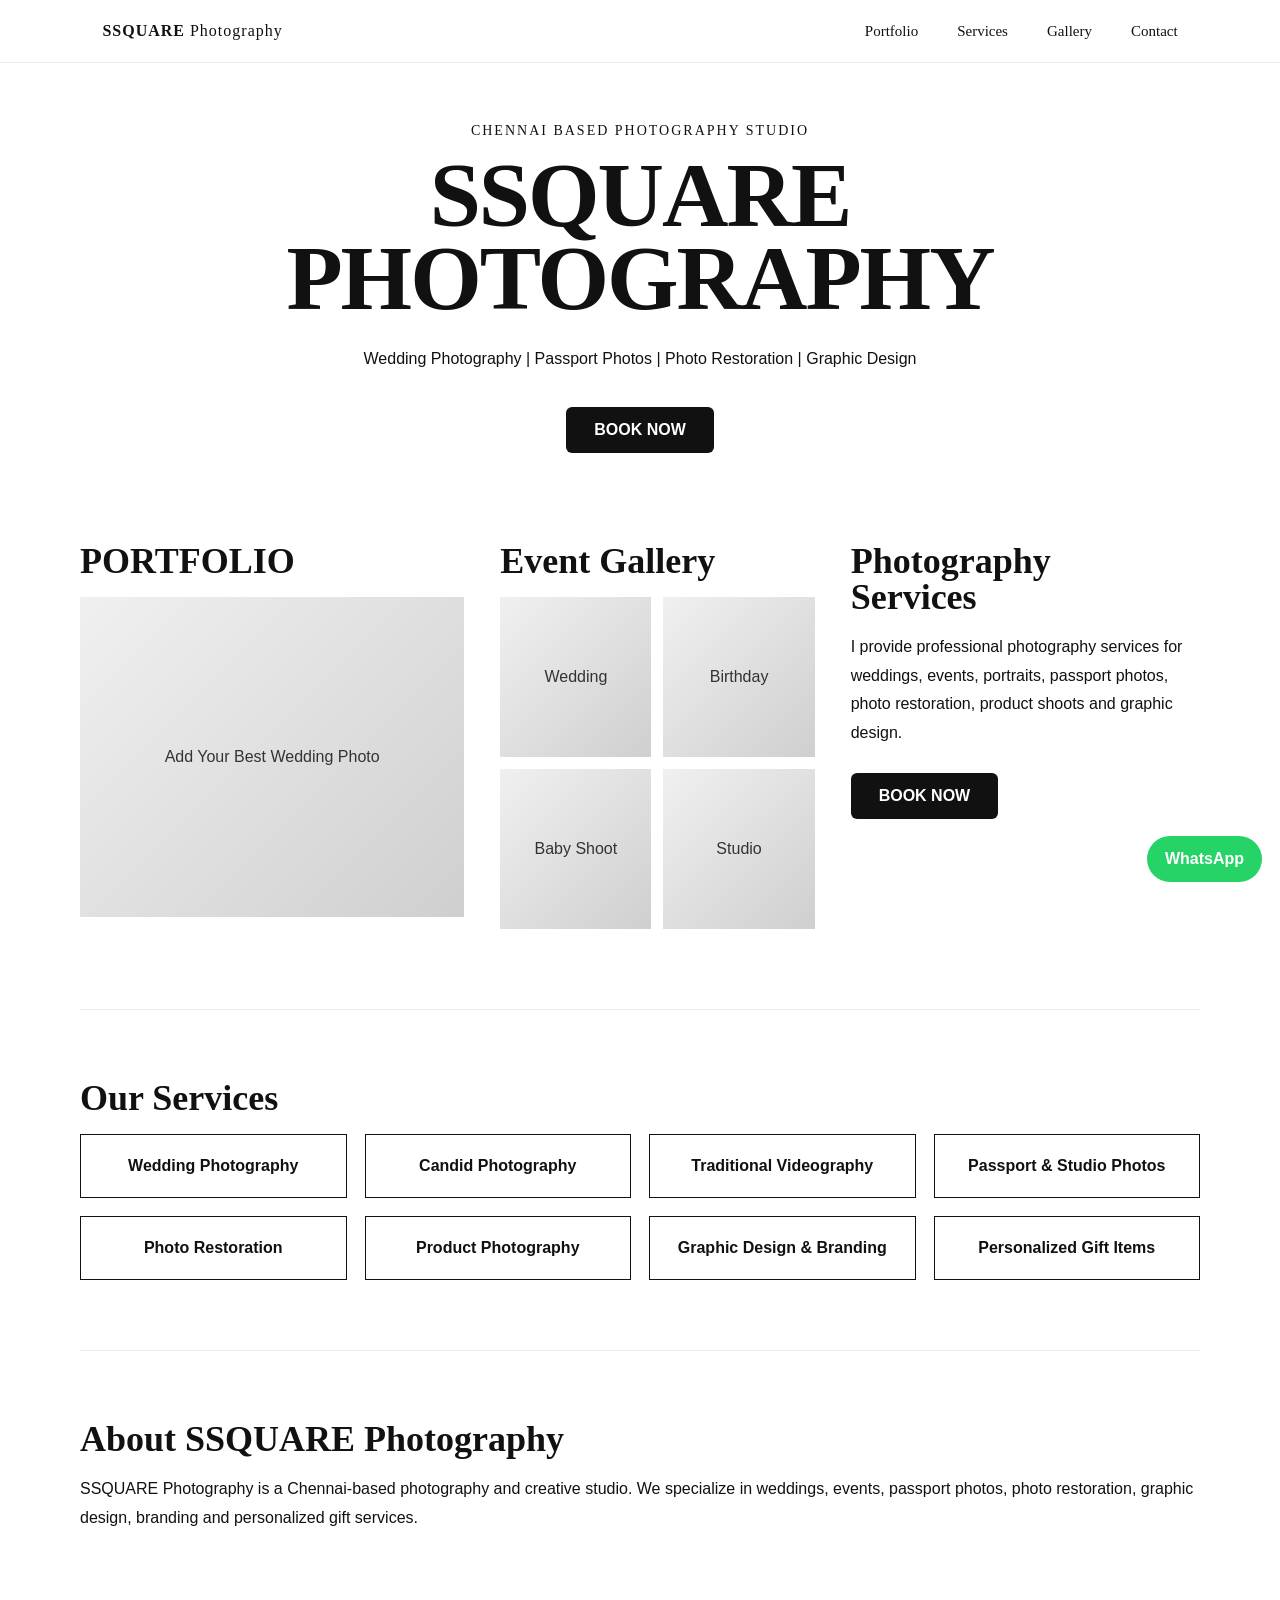
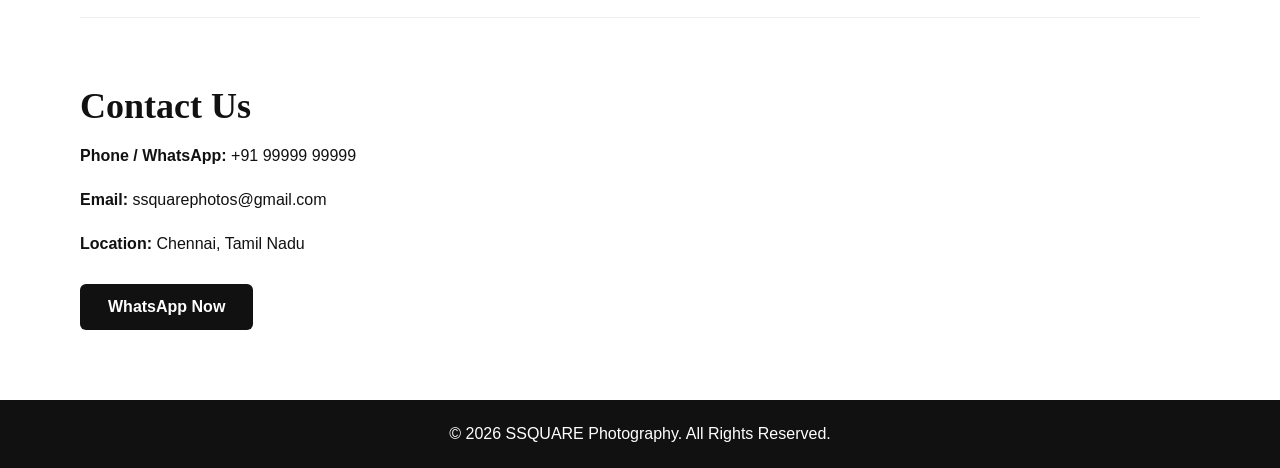
==== commit c0084852: "SSQUARE Photography Website Redesign" ====
--- a/index.html
+++ b/index.html
@@ -1,8 +1,95 @@
-<!doctype html><html lang="en"><head><meta charset="utf-8"><meta name="viewport" content="width=device-width,initial-scale=1"><title>SSQUARE Photography Chennai | Wedding, Restoration, Frames & Gifts</title><meta name="description" content="Photography, restoration, frames, gifts and studio services in Chennai."><link rel="stylesheet" href="assets/style.css"><script src="assets/main.js" defer></script></head><body><div class="topbar"><div class="container"><span>📍 Chennai</span><span>📞 +91 9445817199</span><span>🌐 www.ssquarephotography.com</span></div></div><header class="header"><div class="container nav"><a href="index.html">
-  <img src="images/logo.png" alt="SSQUARE Photography" style="height:65px;width:auto;">
-</a><button class="hamb">☰</button><nav class="menu"><a href="index.html">Home</a><a href="services.html">Services</a><a href="professional.html">Professional</a><a href="blog.html">Blog</a><a href="contact.html">Contact</a><a class="btn dark" href="https://wa.me/919445817199">WhatsApp</a></nav></div></header>
-<main><section class="hero"><div class="container hero-grid"><div><div class="eyebrow">Photography + Gifts + Restoration</div><h1>Picture Perfect Memories by SSQUARE</h1><p>Wedding photography, videography, baby shoots, old photo restoration, passport photos, premium frames, acrylic magnets and personalized gifts in Chennai.</p><div class="actions"><a class="btn" href="https://wa.me/919445817199">Book on WhatsApp</a><a class="btn dark" href="services.html">View Services</a></div></div><div class="hero-img"><img src="images/hero.svg" alt="SSQUARE Photography Chennai"></div></div></section>
-<section><div class="container"><div class="section-title"><h2>Everything for your photo needs</h2><p>One place for shoots, prints, restoration, gifts and studio services.</p></div><div class="cards"><div class="card"><div class="icon">💍</div><h3>Candid Wedding Photography & Videography</h3><p>Traditional, candid, theme videography and complete coverage.</p></div><div class="card"><div class="icon">👨‍👩‍👧</div><h3>Portrait & Family Photos</h3><p>Studio portraits, profile photos, family memories and headshots.</p></div><div class="card"><div class="icon">👶</div><h3>Kids & Baby Photoshoot</h3><p>Cute themes, birthday portraits and baby milestone photography.</p></div><div class="card"><div class="icon">🖼️</div><h3>Old Photo Restoration</h3><p>Restore damaged photos naturally while keeping original faces.</p></div><div class="card"><div class="icon">🎁</div><h3>Frames & Personalized Gifts</h3><p>Frames, acrylic magnets, prints, albums and gifts.</p></div><div class="card"><div class="icon">🪪</div><h3>Studio Services</h3><p>Passport photos, scanning, lamination, ID card printing and xerox.</p></div></div></div></section>
-<section class="feature"><div class="container feature-grid"><img src="images/restoration.svg"><div><div class="eyebrow">Natural Editing</div><h2>Old memories restored with care</h2><p>We clean scratches, improve brightness and restore damaged photos while keeping the original face and natural look.</p><div class="ticks"><div>Original faces maintained</div><div>Dust and scratches cleanup</div><div>HD file suitable for printing</div></div></div></div></section>
-<section><div class="container"><div class="section-title"><h2>Popular Work</h2></div><div class="gallery"><div class="gallery-card"><img src="images/wedding.svg"><h3>Wedding Coverage</h3></div><div class="gallery-card"><img src="images/restoration.svg"><h3>Photo Restoration</h3></div><div class="gallery-card"><img src="images/gifts.svg"><h3>Frames & Gifts</h3></div></div></div></section>
-<section class="cta"><div class="container contact-grid"><div><h2>Ready to create your memory?</h2><p>Contact SSQUARE Photography Chennai for bookings, restoration and gift customization.</p></div><div class="contact-box"><h3>Contact Details</h3><p><b>Phone / WhatsApp:</b> +91 9445817199</p><p><b>Location:</b> Chennai</p><a class="btn" href="https://wa.me/919445817199">Message Now</a></div></div></section></main><footer class="footer">© 2026 SSQUARE Photography Chennai</footer><a class="whatsapp" href="https://wa.me/919445817199">☏</a></body></html>
+<!DOCTYPE html>
+<html lang="en">
+<head>
+  <meta charset="UTF-8" />
+  <meta name="viewport" content="width=device-width, initial-scale=1.0" />
+  <title>SSQUARE Photography Chennai | Wedding, Passport Photos & Photo Restoration</title>
+  <meta name="description" content="SSQUARE Photography Chennai - Wedding photography, passport photos, studio portraits, photo restoration, event photography, product photography and graphic design services." />
+  <meta name="keywords" content="SSQUARE Photography Chennai, Wedding Photography Chennai, Passport Photo Studio Chennai, Photo Restoration Chennai, Graphic Design Chennai" />
+  <link rel="stylesheet" href="assets/css/style.css" />
+</head>
+<body>
+
+<header class="site-header">
+  <a href="#" class="logo">SSQUARE <span>Photography</span></a>
+  <nav id="navMenu">
+    <a href="#portfolio">Portfolio</a>
+    <a href="#services">Services</a>
+    <a href="#gallery">Gallery</a>
+    <a href="#contact">Contact</a>
+  </nav>
+  <button class="menu-btn" onclick="toggleMenu()">☰</button>
+</header>
+
+<section class="hero">
+  <div class="hero-text">
+    <p class="small-title">Chennai Based Photography Studio</p>
+    <h1>SSQUARE<br>PHOTOGRAPHY</h1>
+    <p class="subtitle">Wedding Photography | Passport Photos | Photo Restoration | Graphic Design</p>
+    <a href="https://wa.me/919999999999" class="btn">BOOK NOW</a>
+  </div>
+</section>
+
+<main class="container">
+
+  <section class="intro-grid" id="portfolio">
+    <div>
+      <h2>PORTFOLIO</h2>
+      <div class="photo-card large">Add Your Best Wedding Photo</div>
+    </div>
+
+    <div id="gallery">
+      <h2>Event Gallery</h2>
+      <div class="mini-grid">
+        <div class="photo-card">Wedding</div>
+        <div class="photo-card">Birthday</div>
+        <div class="photo-card">Baby Shoot</div>
+        <div class="photo-card">Studio</div>
+      </div>
+    </div>
+
+    <div id="services">
+      <h2>Photography<br>Services</h2>
+      <p>I provide professional photography services for weddings, events, portraits, passport photos, photo restoration, product shoots and graphic design.</p>
+      <a href="#contact" class="btn">BOOK NOW</a>
+    </div>
+  </section>
+
+  <section class="services-section">
+    <h2>Our Services</h2>
+    <div class="service-list">
+      <div>Wedding Photography</div>
+      <div>Candid Photography</div>
+      <div>Traditional Videography</div>
+      <div>Passport & Studio Photos</div>
+      <div>Photo Restoration</div>
+      <div>Product Photography</div>
+      <div>Graphic Design & Branding</div>
+      <div>Personalized Gift Items</div>
+    </div>
+  </section>
+
+  <section class="about">
+    <h2>About SSQUARE Photography</h2>
+    <p>SSQUARE Photography is a Chennai-based photography and creative studio. We specialize in weddings, events, passport photos, photo restoration, graphic design, branding and personalized gift services.</p>
+  </section>
+
+  <section class="contact" id="contact">
+    <h2>Contact Us</h2>
+    <p><strong>Phone / WhatsApp:</strong> +91 99999 99999</p>
+    <p><strong>Email:</strong> ssquarephotos@gmail.com</p>
+    <p><strong>Location:</strong> Chennai, Tamil Nadu</p>
+    <a href="https://wa.me/919999999999" class="btn">WhatsApp Now</a>
+  </section>
+
+</main>
+
+<a class="whatsapp-float" href="https://wa.me/919999999999">WhatsApp</a>
+
+<footer>
+  <p>© 2026 SSQUARE Photography. All Rights Reserved.</p>
+</footer>
+
+<script src="assets/js/script.js"></script>
+</body>
+</html>
--- a/assets/css/style.css
+++ b/assets/css/style.css
@@ -0,0 +1,218 @@
+* {
+  margin: 0;
+  padding: 0;
+  box-sizing: border-box;
+}
+
+body {
+  font-family: Georgia, 'Times New Roman', serif;
+  color: #111;
+  background: #fff;
+}
+
+.site-header {
+  width: 100%;
+  padding: 22px 8%;
+  display: flex;
+  justify-content: space-between;
+  align-items: center;
+  border-bottom: 1px solid #eee;
+  background: #fff;
+  position: sticky;
+  top: 0;
+  z-index: 99;
+}
+
+.logo {
+  text-decoration: none;
+  color: #111;
+  font-weight: 700;
+  letter-spacing: 1px;
+}
+
+.logo span {
+  font-weight: 400;
+}
+
+nav a {
+  margin-left: 35px;
+  text-decoration: none;
+  color: #111;
+  font-size: 15px;
+}
+
+.menu-btn {
+  display: none;
+  background: none;
+  border: 0;
+  font-size: 28px;
+}
+
+.hero {
+  min-height: 430px;
+  display: flex;
+  align-items: center;
+  justify-content: center;
+  text-align: center;
+  padding: 60px 20px;
+}
+
+.small-title {
+  font-size: 14px;
+  letter-spacing: 2px;
+  text-transform: uppercase;
+  margin-bottom: 15px;
+}
+
+.hero h1 {
+  font-size: clamp(48px, 8vw, 92px);
+  line-height: .9;
+  letter-spacing: -2px;
+}
+
+.subtitle {
+  max-width: 680px;
+  margin: 25px auto;
+  font-family: Arial, sans-serif;
+  font-size: 16px;
+  line-height: 1.7;
+}
+
+.btn {
+  display: inline-block;
+  background: #111;
+  color: #fff;
+  padding: 14px 28px;
+  text-decoration: none;
+  border-radius: 6px;
+  font-family: Arial, sans-serif;
+  font-weight: 700;
+  margin-top: 10px;
+}
+
+.btn:hover {
+  background: #d4af37;
+  color: #111;
+}
+
+.container {
+  width: min(1120px, 92%);
+  margin: auto;
+}
+
+.intro-grid {
+  display: grid;
+  grid-template-columns: 1.1fr .9fr 1fr;
+  gap: 36px;
+  align-items: start;
+  margin: 30px 0 80px;
+}
+
+h2 {
+  font-size: 36px;
+  margin-bottom: 18px;
+  line-height: 1;
+}
+
+.photo-card {
+  background: linear-gradient(135deg, #f0f0f0, #cfcfcf);
+  min-height: 160px;
+  display: flex;
+  align-items: center;
+  justify-content: center;
+  text-align: center;
+  padding: 20px;
+  font-family: Arial, sans-serif;
+  color: #333;
+}
+
+.photo-card.large {
+  min-height: 320px;
+}
+
+.mini-grid {
+  display: grid;
+  grid-template-columns: 1fr 1fr;
+  gap: 12px;
+}
+
+.intro-grid p,
+.about p,
+.contact p {
+  font-family: Arial, sans-serif;
+  line-height: 1.8;
+  margin-bottom: 15px;
+}
+
+.services-section,
+.about,
+.contact {
+  padding: 70px 0;
+  border-top: 1px solid #eee;
+}
+
+.service-list {
+  display: grid;
+  grid-template-columns: repeat(4, 1fr);
+  gap: 18px;
+}
+
+.service-list div {
+  border: 1px solid #111;
+  padding: 22px;
+  font-family: Arial, sans-serif;
+  text-align: center;
+  font-weight: 700;
+}
+
+.whatsapp-float {
+  position: fixed;
+  right: 18px;
+  bottom: 18px;
+  background: #25d366;
+  color: #fff;
+  padding: 14px 18px;
+  border-radius: 50px;
+  text-decoration: none;
+  font-family: Arial, sans-serif;
+  font-weight: 700;
+  z-index: 100;
+}
+
+footer {
+  text-align: center;
+  padding: 25px;
+  background: #111;
+  color: #fff;
+  font-family: Arial, sans-serif;
+}
+
+@media (max-width: 850px) {
+  nav {
+    display: none;
+    position: absolute;
+    top: 72px;
+    right: 8%;
+    background: #fff;
+    border: 1px solid #eee;
+    padding: 20px;
+  }
+
+  nav.active {
+    display: block;
+  }
+
+  nav a {
+    display: block;
+    margin: 12px 0;
+  }
+
+  .menu-btn {
+    display: block;
+  }
+
+  .intro-grid,
+  .service-list {
+    grid-template-columns: 1fr;
+  }
+}
